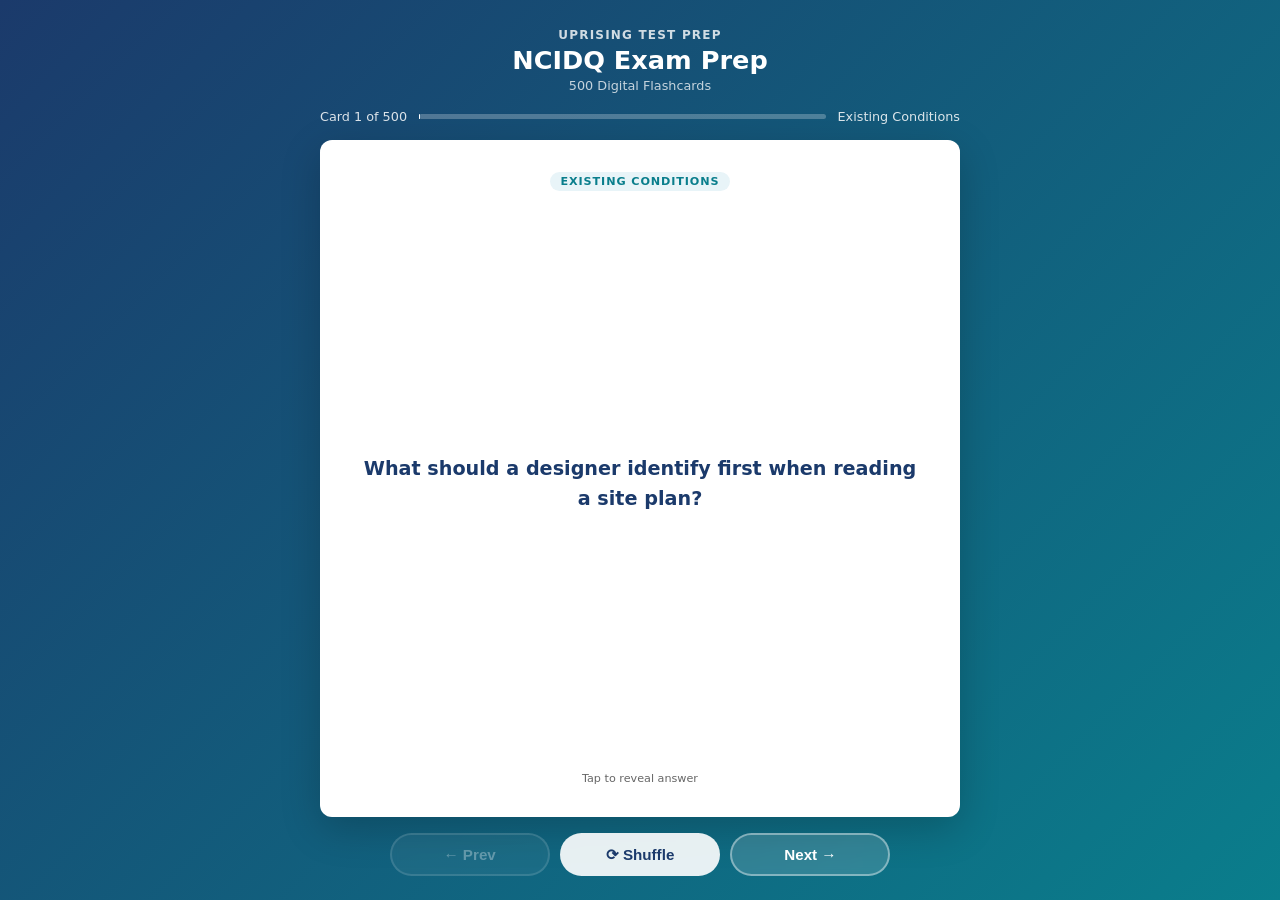
==== flashcards/index.html @ 82c6551e "Deploy NCIDQ exam" ====
<!DOCTYPE html>
<html lang="en">
<head>
  <meta charset="UTF-8">
  <meta name="viewport" content="width=device-width, initial-scale=1.0">
  <title>NCIDQ Exam Prep — Flashcards</title>
  <style>
    :root {
      --blue:   #1B3A6B;
      --teal:   #0A7E8C;
      --ltblue: #E8F4F8;
      --white:  #FFFFFF;
      --text:   #1A1A1A;
      --muted:  #666;
      --radius: 12px;
    }
    * { box-sizing: border-box; margin: 0; padding: 0; }
    html, body { height: 100%; }
    body {
      font-family: 'Segoe UI', system-ui, sans-serif;
      background: linear-gradient(135deg, var(--blue) 0%, var(--teal) 100%);
      min-height: 100dvh;
      display: flex;
      flex-direction: column;
      align-items: center;
      padding: 1.25rem 1rem 1rem;
      gap: 0.75rem;
      overflow-x: hidden;
    }
    header { text-align: center; color: #fff; flex-shrink: 0; }
    header .brand { font-size: 0.75rem; font-weight: 700; letter-spacing: 0.1em; opacity: 0.8; text-transform: uppercase; }
    header h1 { font-size: 1.3rem; font-weight: 800; margin-top: 0.2rem; }
    header .subtitle { font-size: 0.8rem; opacity: 0.75; margin-top: 0.15rem; }
    #progress-info {
      display: flex; align-items: center; gap: 0.75rem;
      color: rgba(255,255,255,0.85); font-size: 0.8rem;
      flex-shrink: 0; width: 100%; max-width: 640px;
    }
    #progress-bar-track {
      flex: 1; background: rgba(255,255,255,0.25);
      border-radius: 4px; height: 5px;
    }
    #progress-bar-fill { height: 100%; background: #fff; border-radius: 4px; transition: width 0.3s; }
    .card-scene {
      width: 100%; max-width: 640px;
      perspective: 1200px;
      cursor: pointer;
      flex: 1; min-height: 0;
      display: flex; flex-direction: column;
    }
    .card-inner {
      position: relative; width: 100%;
      flex: 1; min-height: 0;
      transition: transform 0.55s cubic-bezier(.4,0,.2,1);
      transform-style: preserve-3d;
    }
    .card-scene.flipped .card-inner { transform: rotateY(180deg); }
    .card-face {
      position: absolute; inset: 0;
      backface-visibility: hidden; -webkit-backface-visibility: hidden;
      border-radius: var(--radius);
      display: flex; flex-direction: column;
      padding: 1.5rem 1.75rem;
      box-shadow: 0 12px 40px rgba(0,0,0,0.2);
      overflow: hidden;
    }
    .card-front { background: var(--white); align-items: center; justify-content: center; }
    .card-back  { background: var(--ltblue); transform: rotateY(180deg); }
    .card-badge {
      font-size: 0.7rem; font-weight: 700; text-transform: uppercase;
      letter-spacing: 0.08em;
      background: var(--ltblue); color: var(--teal);
      padding: 0.2rem 0.65rem; border-radius: 20px;
      margin-bottom: 0.85rem; flex-shrink: 0;
    }
    .card-back .card-badge { background: rgba(10,126,140,0.12); }
    .card-front .q-text {
      font-size: 1.1rem; font-weight: 600; color: var(--blue); line-height: 1.55;
      text-align: center; overflow-y: auto; flex: 1;
      display: flex; align-items: center; justify-content: center;
      scrollbar-width: thin; scrollbar-color: rgba(27,58,107,0.3) transparent;
    }
    .card-back .a-label { font-size: 0.7rem; font-weight: 700; color: var(--teal); text-transform: uppercase; letter-spacing: 0.08em; margin-bottom: 0.4rem; flex-shrink: 0; }
    .card-back .a-text  {
      font-size: 0.975rem; color: var(--text); line-height: 1.65;
      overflow-y: auto; flex: 1; min-height: 0; padding-right: 4px;
      scrollbar-width: thin; scrollbar-color: rgba(10,126,140,0.4) transparent;
    }
    .card-back .a-text::-webkit-scrollbar { width: 4px; }
    .card-back .a-text::-webkit-scrollbar-track { background: transparent; }
    .card-back .a-text::-webkit-scrollbar-thumb { background: rgba(10,126,140,0.4); border-radius: 4px; }
    .tap-hint { flex-shrink: 0; margin-top: 0.6rem; font-size: 0.7rem; color: var(--muted); text-align: center; }
    .card-back .tap-hint { color: var(--teal); opacity: 0.7; }
    .controls {
      display: flex; gap: 0.65rem; flex-wrap: nowrap;
      justify-content: center; flex-shrink: 0;
      width: 100%; max-width: 640px;
      padding-bottom: env(safe-area-inset-bottom, 0px);
    }
    .btn {
      padding: 0.6rem 1.2rem; border-radius: 50px;
      border: 2px solid rgba(255,255,255,0.4);
      background: rgba(255,255,255,0.15); color: #fff;
      font-weight: 700; font-size: 0.875rem; cursor: pointer;
      transition: all 0.2s; backdrop-filter: blur(4px);
      white-space: nowrap; flex: 1; max-width: 160px;
    }
    .btn:hover { background: rgba(255,255,255,0.3); border-color: rgba(255,255,255,0.7); }
    .btn:active { transform: scale(0.96); }
    .btn:disabled { opacity: 0.35; cursor: not-allowed; }
    .btn.btn-primary { background: rgba(255,255,255,0.9); color: var(--blue); border-color: transparent; }
    .btn.btn-primary:hover { background: #fff; }
    #loading { color: rgba(255,255,255,0.8); font-size: 1rem; text-align: center; padding: 3rem; flex: 1; }
    @media (min-width: 768px) {
      body { padding: 1.75rem 1.5rem 1.5rem; gap: 1rem; }
      header h1 { font-size: 1.6rem; }
      .card-face { padding: 2rem 2.5rem; }
      .card-front .q-text { font-size: 1.2rem; }
      .card-back .a-text { font-size: 1.05rem; }
      .btn { font-size: 0.95rem; padding: 0.65rem 1.4rem; }
    }
    @media (max-width: 380px) {
      body { padding: 0.75rem; gap: 0.5rem; }
      header .brand { font-size: 0.65rem; }
      header h1 { font-size: 1.1rem; }
      header .subtitle { display: none; }
      .card-face { padding: 1rem 1.1rem; }
      .card-front .q-text { font-size: 0.975rem; }
      .card-back .a-text { font-size: 0.875rem; }
      .btn { font-size: 0.8rem; padding: 0.5rem 0.75rem; }
    }
  </style>
</head>
<body>
<header>
  <div class="brand">Uprising Test Prep</div>
  <h1>NCIDQ Exam Prep</h1>
  <div class="subtitle">500 Digital Flashcards</div>
</header>
<div id="progress-info">
  <span id="card-counter">Card 1 of 500</span>
  <div id="progress-bar-track"><div id="progress-bar-fill" style="width:0%"></div></div>
  <span id="domain-label"></span>
</div>
<div id="loading">Loading flashcards...</div>
<div class="card-scene" id="card-scene" style="display:none" onclick="flipCard()">
  <div class="card-inner" id="card-inner">
    <div class="card-face card-front">
      <div class="card-badge" id="front-badge"></div>
      <div class="q-text" id="q-text"></div>
      <div class="tap-hint">Tap to reveal answer</div>
    </div>
    <div class="card-face card-back">
      <div class="card-badge" id="back-badge">Answer</div>
      <div class="a-label">Answer</div>
      <div class="a-text" id="a-text"></div>
      <div class="tap-hint">Tap to flip back</div>
    </div>
  </div>
</div>
<div class="controls" id="controls" style="display:none">
  <button class="btn" id="prev-btn" onclick="event.stopPropagation();move(-1)" disabled>&#8592; Prev</button>
  <button class="btn btn-primary" onclick="event.stopPropagation();shuffleCards()">&#10227; Shuffle</button>
  <button class="btn" id="next-btn" onclick="event.stopPropagation();move(1)">Next &#8594;</button>
</div>
<script>
const DOMAIN_LABELS = {
  existing_conditions: "Existing Conditions",
  pre_design: "Pre-Design",
  programming: "Programming",
  space_planning: "Space Planning",
  preliminary_ff_e_and_finishes: "Preliminary FF&E and Finishes",
  schematics: "Schematics",
  feasibility_studies: "Feasibility Studies",
  scheduling_and_budgeting: "Scheduling and Budgeting",
  contracts_procurement_and_permitting: "Contracts Procurement and Permitting",
  construction_process: "Construction Process",
  site_observation_and_close_out: "Site Observation and Close-Out",
  codes_and_life_safety: "Codes and Life Safety",
  integration_and_ff_e: "Integration and FF&E",
  construction_documents: "Construction Documents",
  consultant_drawing_coordination: "Consultant Drawing Coordination",
  construction_specifications_and_schedules: "Construction Specifications and Schedules",
};
let cards   = [];
let current = 0;
async function init() {
  try {
    const res = await fetch('flashcards.json');
    if (!res.ok) throw new Error('Network error');
    cards = await res.json();
    document.getElementById('loading').style.display    = 'none';
    document.getElementById('card-scene').style.display = 'flex';
    document.getElementById('controls').style.display   = 'flex';
    show();
  } catch (e) {
    document.getElementById('loading').textContent = 'Error loading flashcards. Please try refreshing.';
  }
}
function domainLabel(key) {
  return DOMAIN_LABELS[key] || key.replace(/_/g, ' ').replace(/\b\w/g, c => c.toUpperCase());
}
function show() {
  const c = cards[current];
  document.getElementById('card-scene').classList.remove('flipped');
  document.getElementById('a-text').scrollTop = 0;
  const label = domainLabel(c.domain || c.chapter || '');
  document.getElementById('q-text').textContent       = c.front;
  document.getElementById('a-text').textContent       = c.back;
  document.getElementById('front-badge').textContent  = label;
  document.getElementById('back-badge').textContent   = label;
  document.getElementById('card-counter').textContent = `Card ${current+1} of ${cards.length}`;
  document.getElementById('domain-label').textContent = label;
  document.getElementById('progress-bar-fill').style.width = `${((current+1)/cards.length*100).toFixed(1)}%`;
  document.getElementById('prev-btn').disabled = current === 0;
  document.getElementById('next-btn').disabled = current === cards.length - 1;
}
function flipCard() { document.getElementById('card-scene').classList.toggle('flipped'); }
function move(dir) {
  const next = current + dir;
  if (next < 0 || next >= cards.length) return;
  current = next; show();
}
function shuffleCards() {
  for (let i = cards.length - 1; i > 0; i--) {
    const j = Math.floor(Math.random() * (i+1));
    [cards[i], cards[j]] = [cards[j], cards[i]];
  }
  current = 0; show();
}
document.addEventListener('keydown', e => {
  if (e.key === 'ArrowRight' || e.key === 'ArrowDown') move(1);
  else if (e.key === 'ArrowLeft' || e.key === 'ArrowUp') move(-1);
  else if (e.key === ' ' || e.key === 'Enter') { e.preventDefault(); flipCard(); }
});
init();
</script>
</body>
</html>
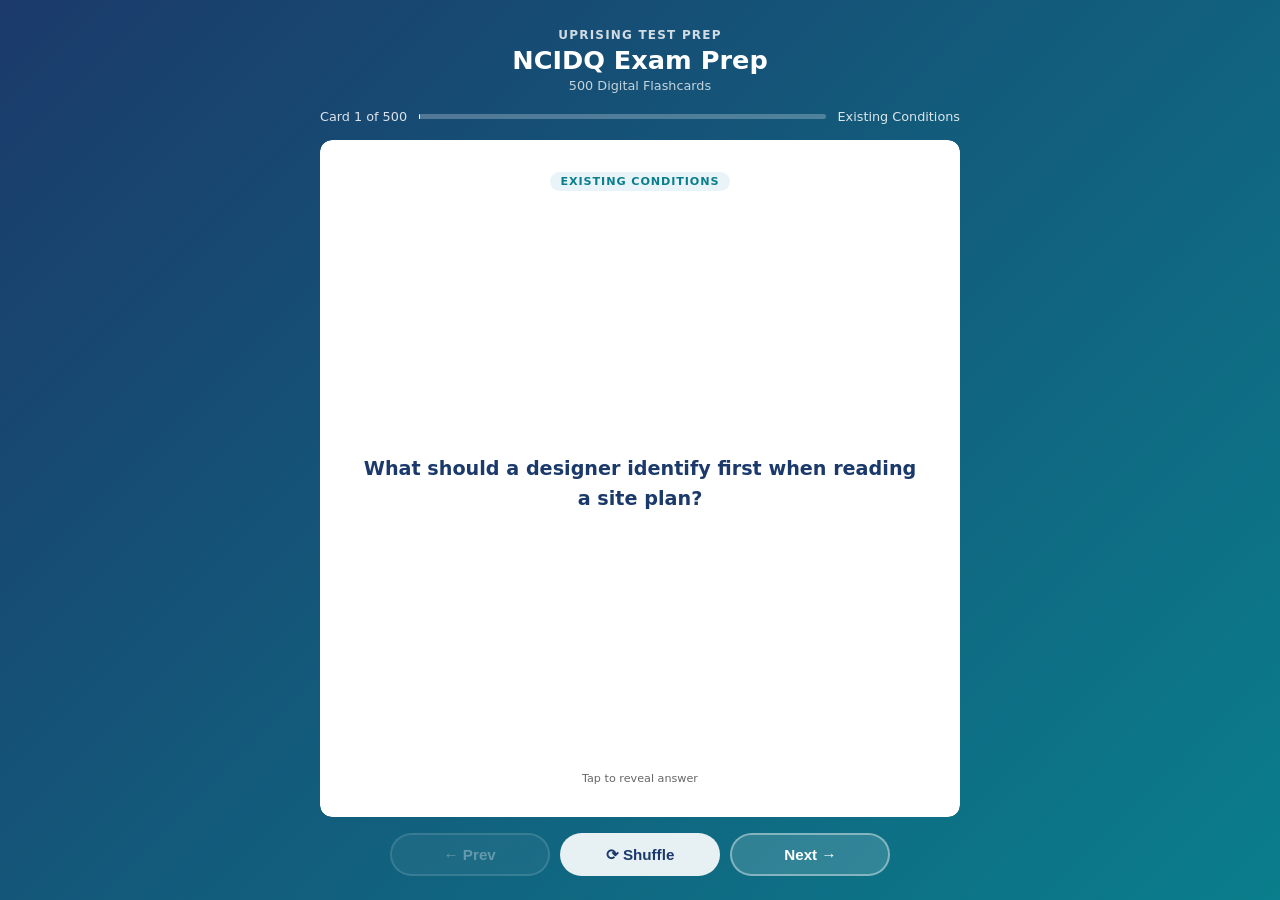
==== commit e5dee80a: "Flashcards: clip the answer at the card so it cannot cover Prev/Next in Safari and on iOS" ====
--- a/flashcards/index.html
+++ b/flashcards/index.html
@@ -19,7 +19,12 @@
     body {
       font-family: 'Segoe UI', system-ui, sans-serif;
       background: linear-gradient(135deg, var(--blue) 0%, var(--teal) 100%);
-      min-height: 100dvh;
+      /* Pinned, not min-height: the page must never grow, or the controls
+         get pushed below the fold on iOS where 100dvh and height:100%
+         disagree. The height:100% rule above is the pre-dvh fallback. */
+      height: 100dvh;
+      max-height: 100dvh;
+      overflow: hidden;
       display: flex;
       flex-direction: column;
       align-items: center;
@@ -47,6 +52,13 @@
       cursor: pointer;
       flex: 1; min-height: 0;
       display: flex; flex-direction: column;
+    
+      /* WebKit does not clip overflow inside a preserve-3d context, so the
+         answer pane's own clip is dropped and a long answer paints over the
+         Prev/Next row. This element only sets the perspective and is NOT
+         itself in the 3D context, so its clip is honoured in every engine. */
+      overflow: hidden;
+      border-radius: var(--radius);
     }
     .card-inner {
       position: relative; width: 100%;
@@ -63,6 +75,12 @@
       padding: 1.5rem 1.75rem;
       box-shadow: 0 12px 40px rgba(0,0,0,0.2);
       overflow: hidden;
+    
+      /* Painting through a mask forces WebKit to allocate a real clipping
+         layer for a 3D-transformed element, which is what makes the
+         overflow:hidden and the rounded corners above actually apply. */
+      -webkit-mask-image: -webkit-radial-gradient(#fff, #000);
+              mask-image: radial-gradient(#fff, #000);
     }
     .card-front { background: var(--white); align-items: center; justify-content: center; }
     .card-back  { background: var(--ltblue); transform: rotateY(180deg); }
@@ -85,6 +103,9 @@
       font-size: 0.975rem; color: var(--text); line-height: 1.65;
       overflow-y: auto; flex: 1; min-height: 0; padding-right: 4px;
       scrollbar-width: thin; scrollbar-color: rgba(10,126,140,0.4) transparent;
+    
+      -webkit-overflow-scrolling: touch;
+      overscroll-behavior: contain;
     }
     .card-back .a-text::-webkit-scrollbar { width: 4px; }
     .card-back .a-text::-webkit-scrollbar-track { background: transparent; }
